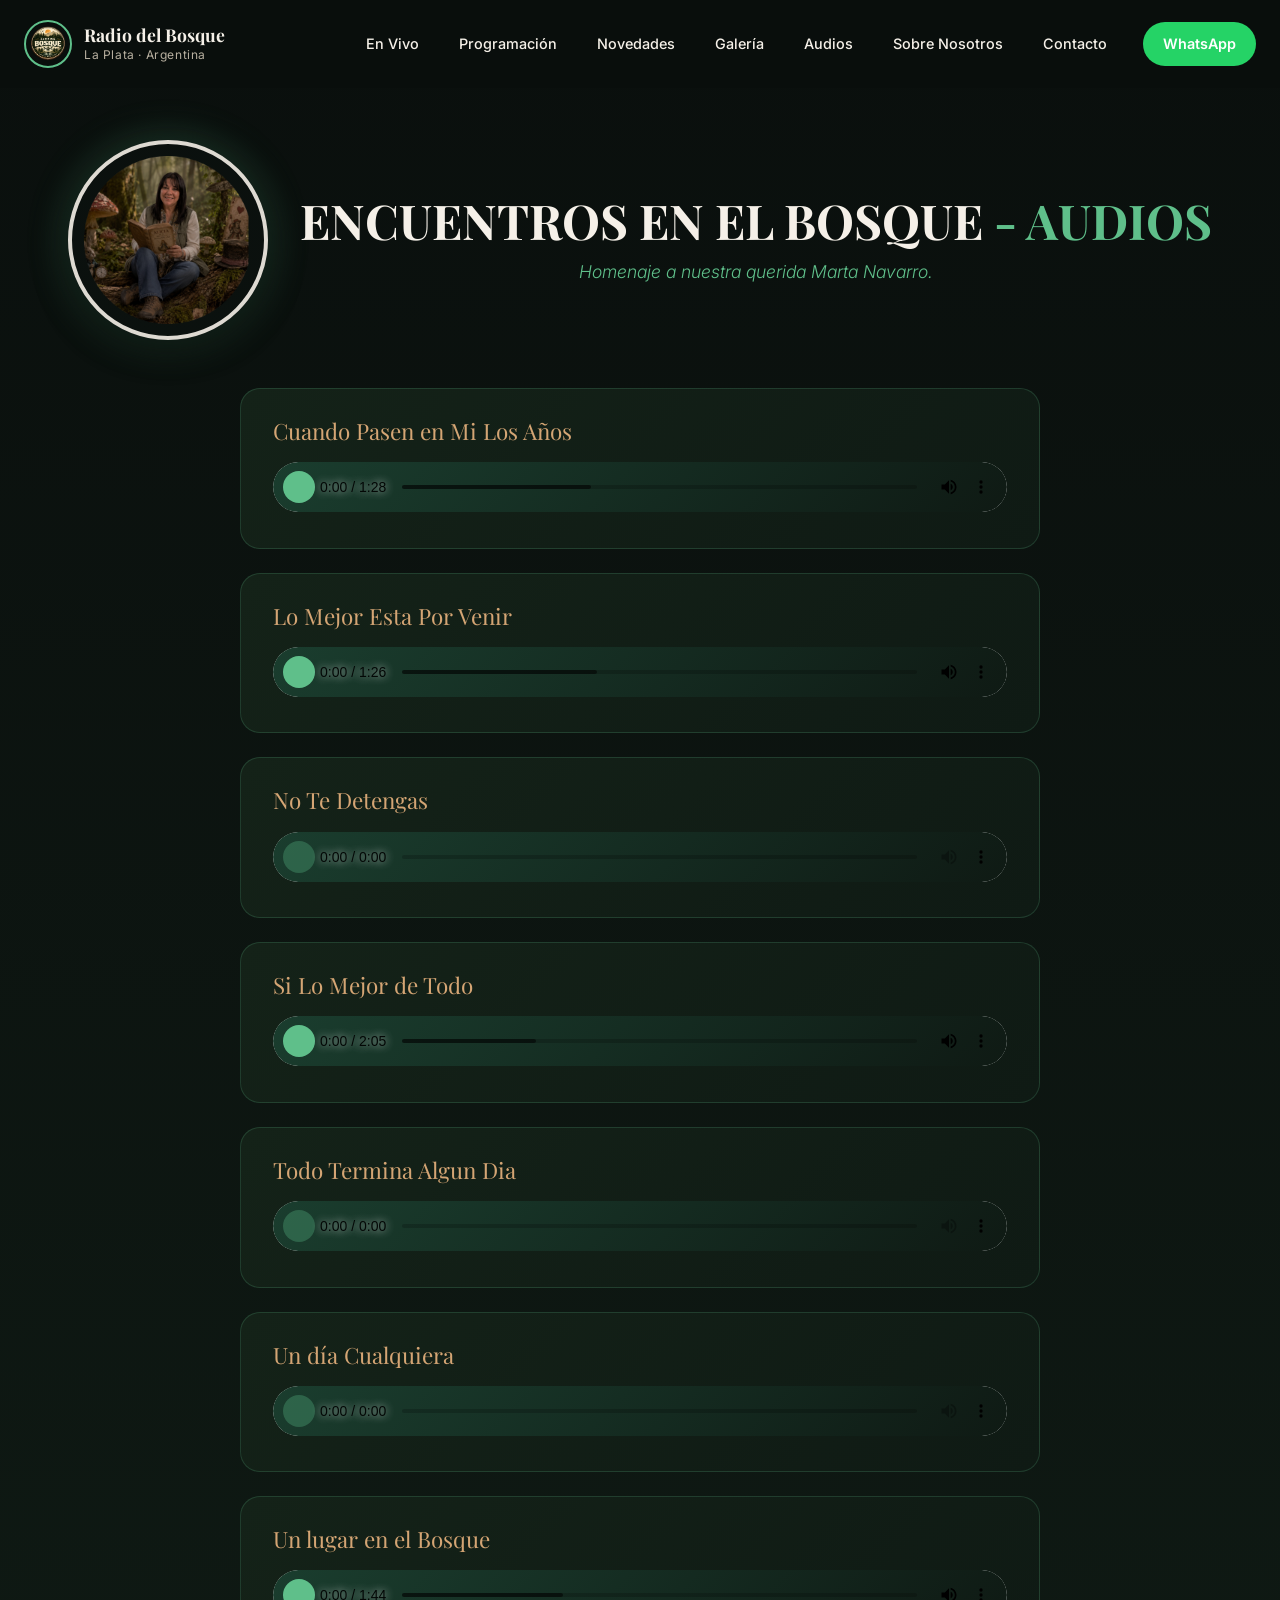
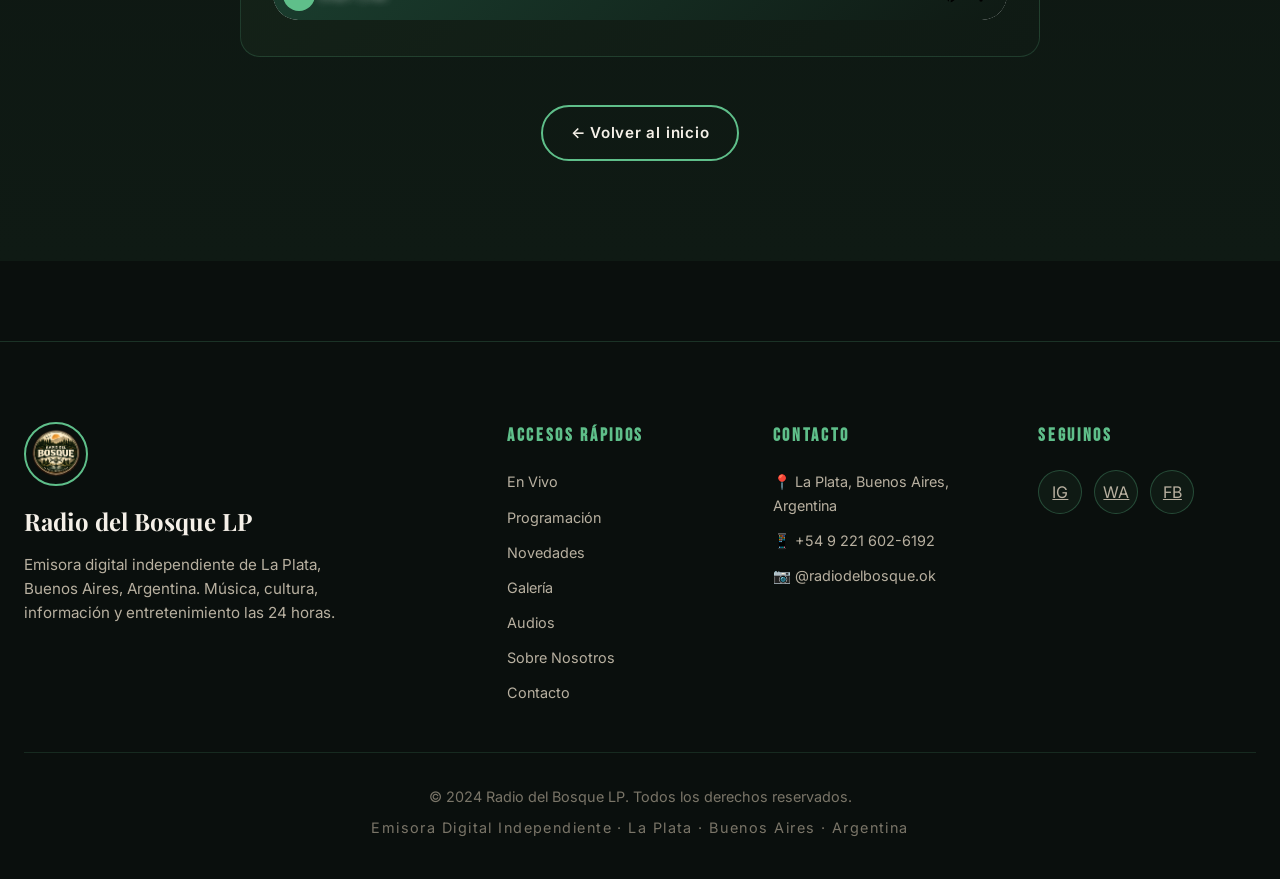
==== encuentros-en-el-bosque-audios.html @ 1219b63c "Add files via upload actualizo galerias nuevas" ====
<!DOCTYPE html>
<html lang="es-AR">
<head>
<meta charset="UTF-8" />
<meta name="viewport" content="width=device-width, initial-scale=1.0" />
<meta name="theme-color" content="#0a1f14" />
<meta name="description" content="Encuentros en el Bosque - Audios - Homenaje a Marta Navarro - Radio del Bosque LP" />
<title>Encuentros en el Bosque - Audios — Radio del Bosque LP</title>
<link rel="preconnect" href="https://fonts.googleapis.com" />
<link rel="preconnect" href="https://fonts.gstatic.com" crossorigin />
<link href="https://fonts.googleapis.com/css2?family=Playfair+Display:wght@700;900&family=Inter:wght@300;400;500;600;700&family=Bebas+Neue&display=swap" rel="stylesheet" />
<style>
:root {
--bg-primary: #0a0f0d;
--bg-secondary: #0f1a14;
--bg-tertiary: #142218;
--green-dark: #1a3d2e;
--green-mid: #2d5a3f;
--green-light: #4a8b6a;
--green-accent: #5fbf8a;
--gold: #d4a574;
--gold-light: #e8c49a;
--orange: #c97b3a;
--orange-light: #e89850;
--text-primary: #f5f0e8;
--text-secondary: #b8b0a0;
--text-muted: #7a7568;
--red-live: #e63946;
--font-display: 'Playfair Display', serif;
--font-body: 'Inter', sans-serif;
--font-title: 'Bebas Neue', sans-serif;
--shadow-md: 0 4px 16px rgba(0, 0, 0, 0.4);
--shadow-lg: 0 8px 32px rgba(0, 0, 0, 0.5);
--shadow-glow: 0 0 20px rgba(95, 191, 138, 0.3);
--radius-sm: 8px;
--radius-md: 12px;
--radius-lg: 20px;
--radius-full: 9999px;
--transition-fast: 0.2s ease;
--transition-normal: 0.3s ease;
--transition-slow: 0.5s ease;
}
* { margin: 0; padding: 0; box-sizing: border-box; }
html { scroll-behavior: smooth; font-size: 16px; }
body {
font-family: var(--font-body);
background: var(--bg-primary);
color: var(--text-primary);
line-height: 1.6;
overflow-x: hidden;
-webkit-font-smoothing: antialiased;
}
.container { width: 100%; max-width: 1280px; margin: 0 auto; padding: 0 24px; }
.section-title {
font-family: var(--font-title);
font-size: clamp(2rem, 5vw, 3.5rem);
color: var(--text-primary);
text-align: center;
letter-spacing: 0.15em;
margin-bottom: 16px;
text-transform: uppercase;
}
.divider {
width: 80px; height: 3px;
background: linear-gradient(90deg, var(--green-accent), var(--gold));
margin: 0 auto 32px;
border-radius: var(--radius-full);
}
.text-accent { color: var(--green-accent); }
.btn {
display: inline-flex; align-items: center; gap: 10px;
padding: 14px 28px; border: none; border-radius: var(--radius-full);
font-family: var(--font-body); font-size: 0.95rem; font-weight: 600;
cursor: pointer; transition: all var(--transition-normal);
text-decoration: none; letter-spacing: 0.05em;
}
.btn-secondary {
background: transparent; color: var(--text-primary);
border: 2px solid var(--green-accent);
}
.btn-secondary:hover { background: var(--green-accent); color: var(--bg-primary); }
.header {
position: fixed; top: 0; left: 0; right: 0; z-index: 1000;
padding: 20px 0; transition: all var(--transition-normal);
background: rgba(10, 15, 13, 0.95);
backdrop-filter: blur(20px);
}
.header__container { display: flex; align-items: center; justify-content: space-between; }
.header__brand {
display: flex; align-items: center; gap: 12px;
text-decoration: none; color: var(--text-primary);
}
.header__logo {
width: 48px; height: 48px; border-radius: 50%;
border: 2px solid var(--green-accent);
transition: transform var(--transition-normal);
}
.header__brand:hover .header__logo { transform: rotate(360deg); }
.header__brand-text { display: flex; flex-direction: column; }
.header__name { font-family: var(--font-display); font-size: 1.1rem; font-weight: 700; line-height: 1.2; }
.header__location { font-size: 0.75rem; color: var(--text-secondary); letter-spacing: 0.05em; }
.header__nav { display: flex; align-items: center; gap: 8px; }
.header__link {
color: var(--text-primary); text-decoration: none;
font-size: 0.9rem; font-weight: 500;
padding: 8px 16px; border-radius: var(--radius-full);
transition: all var(--transition-fast);
}
.header__link:hover { background: rgba(95, 191, 138, 0.15); color: var(--green-accent); }
.header__whatsapp {
display: inline-flex; align-items: center; gap: 8px;
background: #25d366; color: white; padding: 10px 20px;
border-radius: var(--radius-full); text-decoration: none;
font-weight: 600; font-size: 0.9rem; margin-left: 12px;
transition: all var(--transition-normal);
}
.header__whatsapp:hover { background: #128c7e; transform: translateY(-2px); }
.header__toggle {
display: none; flex-direction: column; gap: 5px;
background: none; border: none; cursor: pointer; padding: 8px;
}
.header__toggle span { width: 24px; height: 2px; background: var(--text-primary); transition: all var(--transition-normal); }

/* AUDIO PAGE STYLES */
.audio-page {
padding: 140px 0 100px;
min-height: 100vh;
background: linear-gradient(180deg, var(--bg-primary) 0%, var(--bg-secondary) 100%);
}
.audio-page__header {
display: flex;
align-items: center;
gap: 32px;
margin-bottom: 48px;
flex-wrap: wrap;
justify-content: center;
}
.audio-page__profile {
width: 200px;
height: 200px;
border-radius: 50%;
border: 4px solid rgba(245, 240, 232, 0.9);
box-shadow: 0 8px 32px rgba(0, 0, 0, 0.5), 0 0 40px rgba(95, 191, 138, 0.3);
object-fit: cover;
flex-shrink: 0;
}
.audio-page__title-section {
text-align: center;
}
.audio-page__title {
font-family: var(--font-display);
font-size: clamp(2rem, 5vw, 3rem);
color: var(--text-primary);
margin-bottom: 12px;
line-height: 1.1;
}
.audio-page__subtitle {
font-size: 1.1rem;
color: var(--green-accent);
font-style: italic;
font-weight: 300;
}
.audio-list {
max-width: 800px;
margin: 0 auto;
display: flex;
flex-direction: column;
gap: 24px;
}
.audio-item {
background: linear-gradient(135deg, var(--bg-tertiary), var(--bg-secondary));
border: 1px solid rgba(95, 191, 138, 0.2);
border-radius: var(--radius-lg);
padding: 28px 32px;
transition: all var(--transition-normal);
}
.audio-item:hover {
border-color: var(--green-accent);
box-shadow: var(--shadow-md), var(--shadow-glow);
transform: translateY(-2px);
}
.audio-item__title {
font-family: var(--font-display);
font-size: 1.4rem;
color: var(--gold);
margin-bottom: 16px;
line-height: 1.3;
}
.audio-item__player {
width: 100%;
}
.audio-item__player audio {
width: 100%;
height: 50px;
border-radius: var(--radius-full);
}
.audio-item__player audio::-webkit-media-controls-panel {
background: linear-gradient(135deg, var(--green-dark), var(--bg-secondary));
}
.audio-item__player audio::-webkit-media-controls-play-button {
background: var(--green-accent);
border-radius: 50%;
}
.back-to-home {
text-align: center;
margin-top: 48px;
}
.footer { background: var(--bg-primary); border-top: 1px solid rgba(95, 191, 138, 0.2); padding: 80px 0 32px; margin-top: 80px; }
.footer-grid { display: grid; grid-template-columns: 2fr 1fr 1fr 1fr; gap: 48px; margin-bottom: 48px; }
.footer-brand { display: flex; flex-direction: column; align-items: flex-start; }
.footer__logo { width: 64px; height: 64px; border-radius: 50%; border: 2px solid var(--green-accent); margin-bottom: 16px; }
.footer__name { font-family: var(--font-display); font-size: 1.5rem; color: var(--text-primary); margin-bottom: 12px; }
.footer__desc { font-size: 0.95rem; color: var(--text-secondary); line-height: 1.6; max-width: 320px; }
.footer__title { font-family: var(--font-title); font-size: 1.1rem; color: var(--green-accent); letter-spacing: 0.15em; margin-bottom: 20px; }
.footer__list { list-style: none; display: flex; flex-direction: column; gap: 12px; }
.footer__list li, .footer__list a { font-size: 0.9rem; color: var(--text-secondary); text-decoration: none; transition: color var(--transition-fast); }
.footer__list a:hover { color: var(--green-accent); }
.footer__social-links { display: flex; gap: 12px; }
.footer__social-links a {
width: 44px; height: 44px; border-radius: 50%;
background: var(--bg-secondary); border: 1px solid rgba(95, 191, 138, 0.3);
display: flex; align-items: center; justify-content: center;
color: var(--text-secondary); transition: all var(--transition-fast);
}
.footer__social-links a:hover { background: var(--green-accent); color: var(--bg-primary); border-color: var(--green-accent); transform: translateY(-2px); }
.footer-bottom { padding-top: 32px; border-top: 1px solid rgba(95, 191, 138, 0.15); text-align: center; }
.footer-bottom p { font-size: 0.9rem; color: var(--text-muted); margin-bottom: 8px; }
.footer-bottom__sub { font-size: 0.8rem; letter-spacing: 0.1em; }
@keyframes fadeInUp { from { opacity: 0; transform: translateY(30px); } to { opacity: 1; transform: translateY(0); } }
@media (max-width: 968px) {
.header__nav {
position: fixed; top: 0; right: -100%; width: 80%; max-width: 320px;
height: 100vh; background: var(--bg-secondary);
flex-direction: column; padding: 80px 24px 24px;
transition: right var(--transition-normal);
box-shadow: var(--shadow-lg); align-items: stretch;
}
.header__nav--open { right: 0; }
.header__link { padding: 16px; font-size: 1.1rem; }
.header__whatsapp { margin-left: 0; margin-top: 16px; justify-content: center; }
.header__toggle { display: flex; }
.footer-grid { grid-template-columns: 1fr 1fr; gap: 32px; }
}
@media (max-width: 768px) {
.container { padding: 0 16px; }
.audio-page { padding: 120px 0 60px; }
.audio-page__header { flex-direction: column; text-align: center; }
.audio-page__profile { width: 160px; height: 160px; }
.audio-item { padding: 20px 24px; }
.audio-item__title { font-size: 1.2rem; }
.footer-grid { grid-template-columns: 1fr; gap: 32px; }
.footer-brand { align-items: center; text-align: center; }
.footer__desc { max-width: 100%; }
}
</style>
</head>
<body>
<header class="header" id="header">
<div class="header__container container">
<a href="index.html" class="header__brand">
<img src="images/logo_radio.png" alt="Radio del Bosque LP" class="header__logo" width="48" height="48" />
<div class="header__brand-text">
<span class="header__name">Radio del Bosque</span>
<span class="header__location">La Plata · Argentina</span>
</div>
</a>
<nav class="header__nav" id="nav">
<a href="index.html#player" class="header__link">En Vivo</a>
<a href="index.html#programacion" class="header__link">Programación</a>
<a href="index.html#novedades" class="header__link">Novedades</a>
<a href="index.html#galeria" class="header__link">Galería</a>
<a href="encuentros-en-el-bosque-audios.html" class="header__link">Audios</a>
<a href="index.html#nosotros" class="header__link">Sobre Nosotros</a>
<a href="index.html#contacto" class="header__link">Contacto</a>
<a href="https://wa.me/5492216026192" target="_blank" rel="noopener noreferrer" class="header__whatsapp">WhatsApp</a>
</nav>
<button class="header__toggle" id="menuToggle" aria-label="Menú">
<span></span><span></span><span></span>
</button>
</div>
</header>

<main class="audio-page">
<div class="container">
<div class="audio-page__header">
<img src="images/marta_perfil.png" alt="Marta Navarro" class="audio-page__profile" />
<div class="audio-page__title-section">
<h1 class="audio-page__title">ENCUENTROS EN EL BOSQUE <span class="text-accent">- AUDIOS</span></h1>
<p class="audio-page__subtitle">Homenaje a nuestra querida Marta Navarro.</p>
</div>
</div>

<div class="audio-list">

<div class="audio-item">
<div class="audio-item__title">Cuando Pasen en Mi Los Años</div>
<div class="audio-item__player">
<audio controls preload="metadata">
<source src="audio/audio1.mp3" type="audio/mpeg">
Tu navegador no soporta el reproductor de audio.
</audio>
</div>
</div>

<div class="audio-item">
<div class="audio-item__title">Lo Mejor Esta Por Venir</div>
<div class="audio-item__player">
<audio controls preload="metadata">
<source src="audio/audio2.mp3" type="audio/mpeg">
Tu navegador no soporta el reproductor de audio.
</audio>
</div>
</div>

<div class="audio-item">
<div class="audio-item__title">No Te Detengas</div>
<div class="audio-item__player">
<audio controls preload="metadata">
<source src="audio/audio3.mp3" type="audio/mpeg">
Tu navegador no soporta el reproductor de audio.
</audio>
</div>
</div>

<div class="audio-item">
<div class="audio-item__title">Si Lo Mejor de Todo</div>
<div class="audio-item__player">
<audio controls preload="metadata">
<source src="audio/audio4.mp3" type="audio/mpeg">
Tu navegador no soporta el reproductor de audio.
</audio>
</div>
</div>

<div class="audio-item">
<div class="audio-item__title">Todo Termina Algun Dia</div>
<div class="audio-item__player">
<audio controls preload="metadata">
<source src="audio/audio5.mp3" type="audio/mpeg">
Tu navegador no soporta el reproductor de audio.
</audio>
</div>
</div>

<div class="audio-item">
<div class="audio-item__title">Un día Cualquiera</div>
<div class="audio-item__player">
<audio controls preload="metadata">
<source src="audio/audio6.mp3" type="audio/mpeg">
Tu navegador no soporta el reproductor de audio.
</audio>
</div>
</div>

<div class="audio-item">
<div class="audio-item__title">Un lugar en el Bosque</div>
<div class="audio-item__player">
<audio controls preload="metadata">
<source src="audio/audio7.mp3" type="audio/mpeg">
Tu navegador no soporta el reproductor de audio.
</audio>
</div>
</div>

</div>

<div class="back-to-home">
<a href="index.html" class="btn btn-secondary">← Volver al inicio</a>
</div>
</div>
</main>

<footer class="footer">
<div class="container">
<div class="footer-grid">
<div class="footer-brand">
<img src="images/logo_radio.png" alt="Radio del Bosque LP" class="footer__logo" width="64" height="64" loading="lazy" />
<h3 class="footer__name">Radio del Bosque LP</h3>
<p class="footer__desc">Emisora digital independiente de La Plata, Buenos Aires, Argentina. Música, cultura, información y entretenimiento las 24 horas.</p>
</div>
<div class="footer-links">
<h4 class="footer__title">Accesos Rápidos</h4>
<ul class="footer__list">
<li><a href="index.html#player">En Vivo</a></li>
<li><a href="index.html#programacion">Programación</a></li>
<li><a href="index.html#novedades">Novedades</a></li>
<li><a href="index.html#galeria">Galería</a></li>
<li><a href="encuentros-en-el-bosque-audios.html">Audios</a></li>
<li><a href="index.html#nosotros">Sobre Nosotros</a></li>
<li><a href="index.html#contacto">Contacto</a></li>
</ul>
</div>
<div class="footer-contact">
<h4 class="footer__title">Contacto</h4>
<ul class="footer__list">
<li>📍 La Plata, Buenos Aires, Argentina</li>
<li>📱 +54 9 221 602-6192</li>
<li>📷 @radiodelbosque.ok</li>
</ul>
</div>
<div class="footer-social">
<h4 class="footer__title">Seguinos</h4>
<div class="footer__social-links">
<a href="https://instagram.com/radiodelbosque.ok" target="_blank" rel="noopener noreferrer" aria-label="Instagram">IG</a>
<a href="https://wa.me/5492216026192" target="_blank" rel="noopener noreferrer" aria-label="WhatsApp">WA</a>
<a href="https://facebook.com/radiodelbosque.ok" target="_blank" rel="noopener noreferrer" aria-label="Facebook">FB</a>
</div>
</div>
</div>
<div class="footer-bottom">
<p>© 2024 Radio del Bosque LP. Todos los derechos reservados.</p>
<p class="footer-bottom__sub">Emisora Digital Independiente · La Plata · Buenos Aires · Argentina</p>
</div>
</div>
</footer>

<script>
const header = document.getElementById('header');
window.addEventListener('scroll', () => {
header.classList.toggle('header--scrolled', window.scrollY > 50);
});
const menuToggle = document.getElementById('menuToggle');
const nav = document.getElementById('nav');
menuToggle.addEventListener('click', () => {
nav.classList.toggle('header__nav--open');
});
document.querySelectorAll('.header__link').forEach(link => {
link.addEventListener('click', () => nav.classList.remove('header__nav--open'));
});
</script>
</body>
</html>
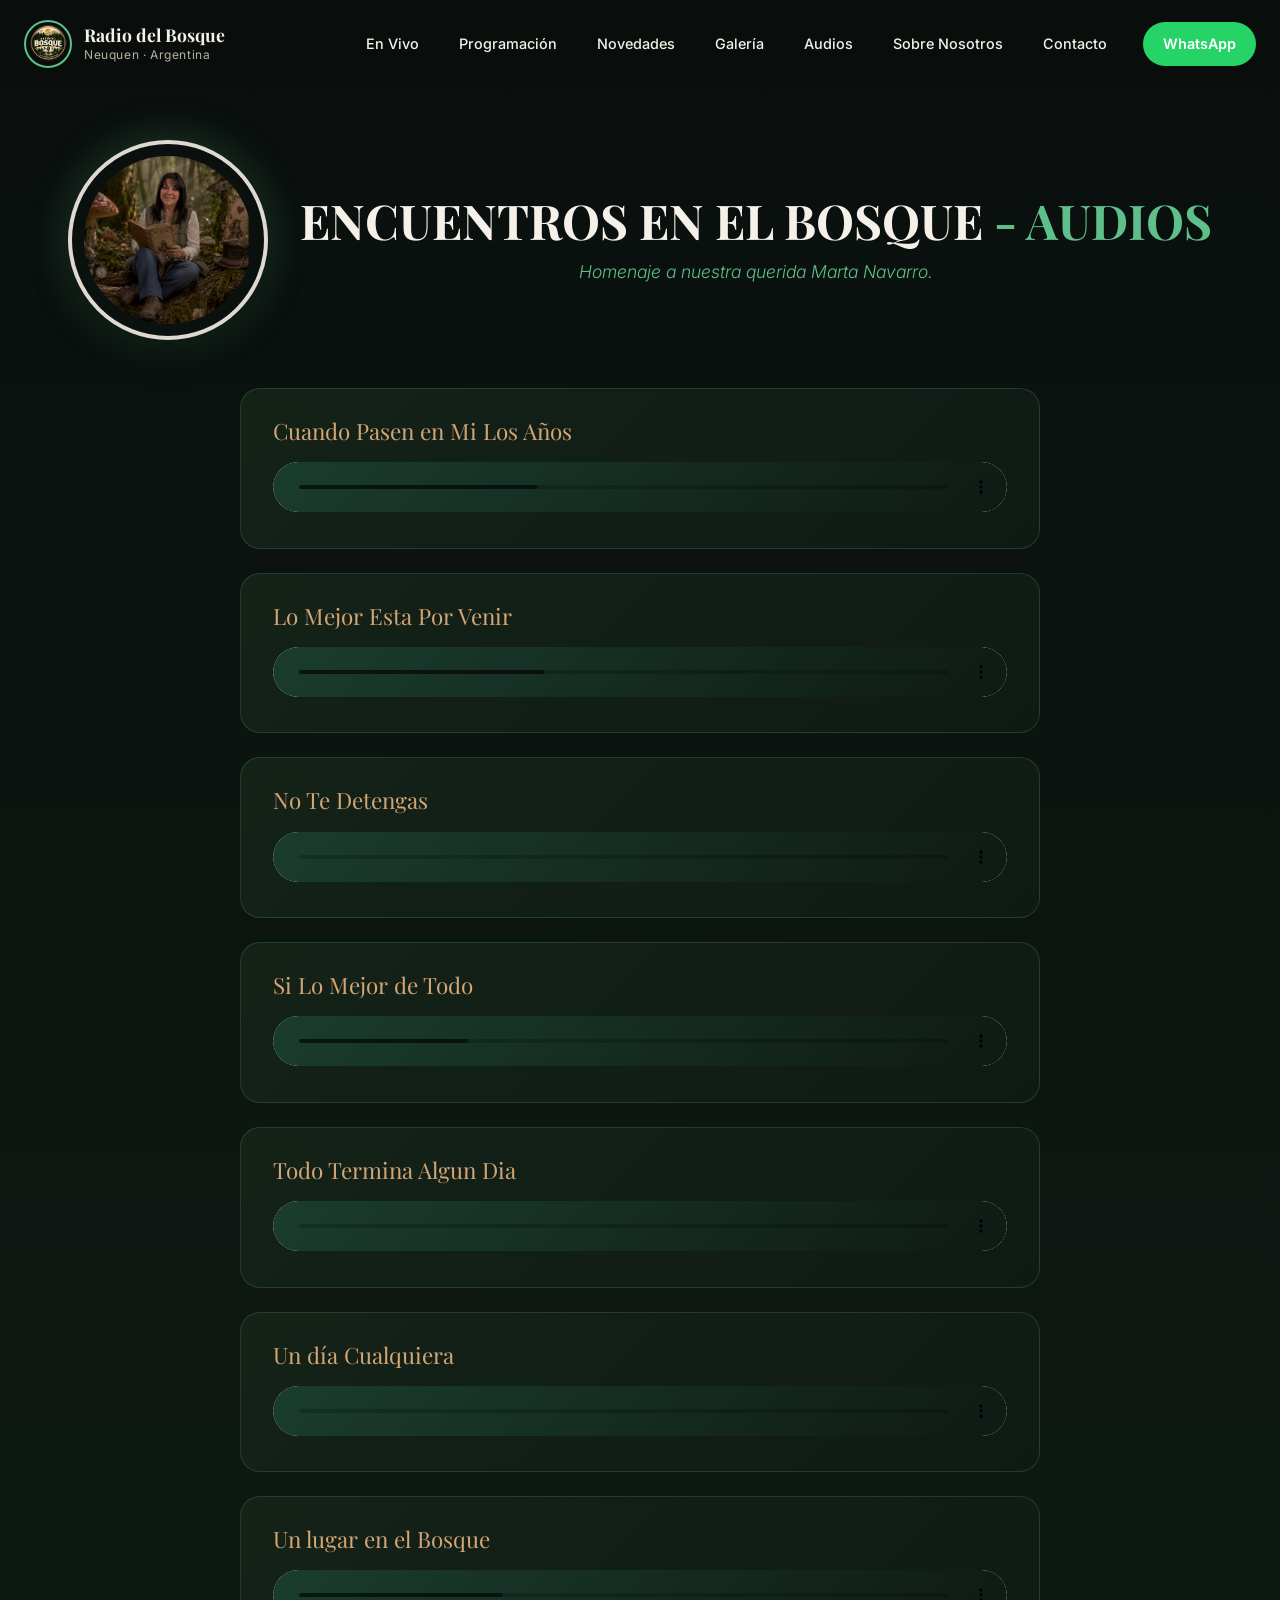
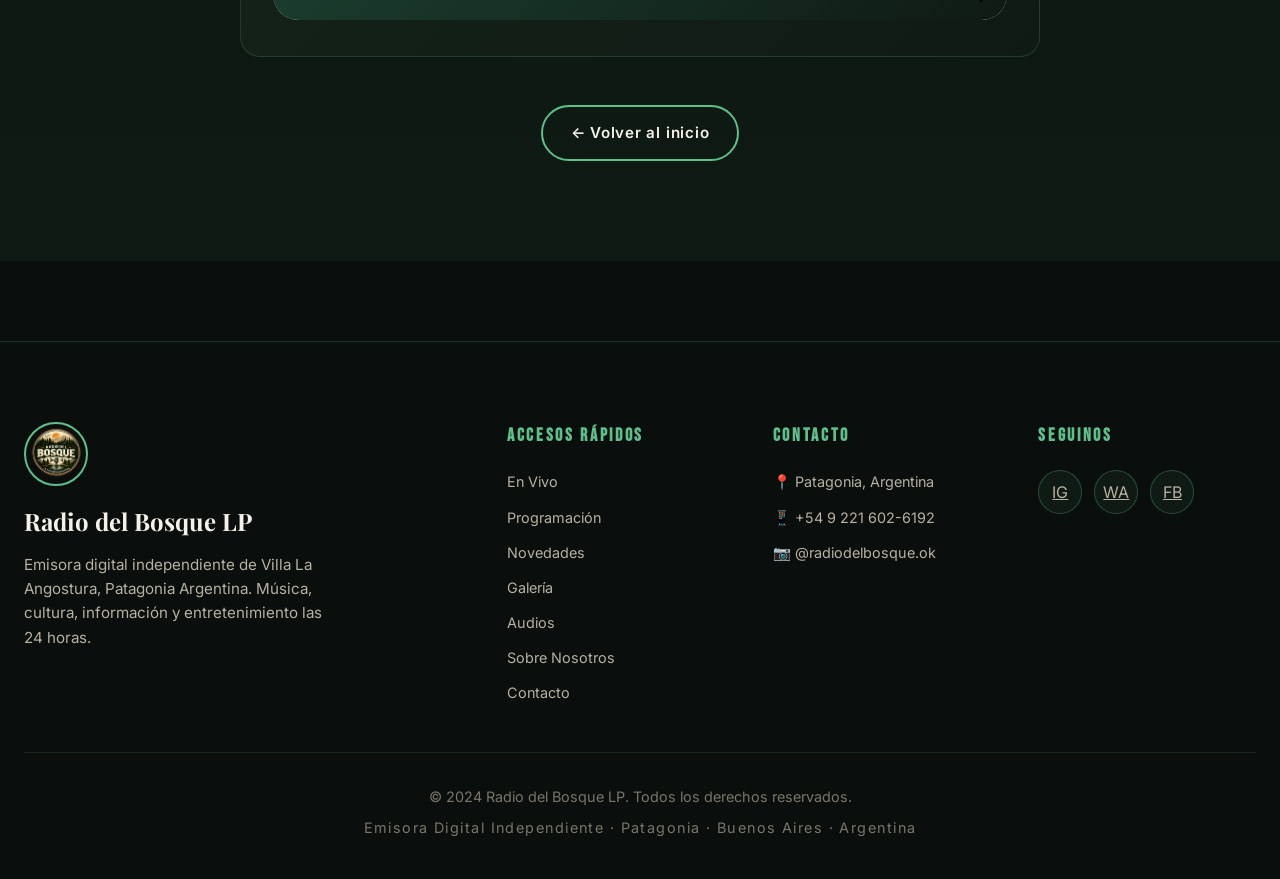
==== commit 134eede7: "Add files via upload" ====
--- a/encuentros-en-el-bosque-audios.html
+++ b/encuentros-en-el-bosque-audios.html
@@ -4,8 +4,8 @@
 <meta charset="UTF-8" />
 <meta name="viewport" content="width=device-width, initial-scale=1.0" />
 <meta name="theme-color" content="#0a1f14" />
-<meta name="description" content="Encuentros en el Bosque - Audios - Homenaje a Marta Navarro - Radio del Bosque LP" />
-<title>Encuentros en el Bosque - Audios — Radio del Bosque LP</title>
+<meta name="description" content="Encuentros en el Bosque - Audios - Homenaje a Marta Navarro - Radio del Bosque" />
+<title>Encuentros en el Bosque - Audios — Radio del Bosque</title>
 <link rel="preconnect" href="https://fonts.googleapis.com" />
 <link rel="preconnect" href="https://fonts.gstatic.com" crossorigin />
 <link href="https://fonts.googleapis.com/css2?family=Playfair+Display:wght@700;900&family=Inter:wght@300;400;500;600;700&family=Bebas+Neue&display=swap" rel="stylesheet" />
@@ -258,10 +258,10 @@
 <header class="header" id="header">
 <div class="header__container container">
 <a href="index.html" class="header__brand">
-<img src="images/logo_radio.png" alt="Radio del Bosque LP" class="header__logo" width="48" height="48" />
+<img src="images/logo_radio.png" alt="Radio del Bosque " class="header__logo" width="48" height="48" />
 <div class="header__brand-text">
 <span class="header__name">Radio del Bosque</span>
-<span class="header__location">La Plata · Argentina</span>
+<span class="header__location">Neuquen · Argentina</span>
 </div>
 </a>
 <nav class="header__nav" id="nav">
@@ -376,7 +376,7 @@
 <div class="footer-brand">
 <img src="images/logo_radio.png" alt="Radio del Bosque LP" class="footer__logo" width="64" height="64" loading="lazy" />
 <h3 class="footer__name">Radio del Bosque LP</h3>
-<p class="footer__desc">Emisora digital independiente de La Plata, Buenos Aires, Argentina. Música, cultura, información y entretenimiento las 24 horas.</p>
+<p class="footer__desc">Emisora digital independiente de Villa La Angostura, Patagonia Argentina. Música, cultura, información y entretenimiento las 24 horas.</p>
 </div>
 <div class="footer-links">
 <h4 class="footer__title">Accesos Rápidos</h4>
@@ -393,7 +393,7 @@
 <div class="footer-contact">
 <h4 class="footer__title">Contacto</h4>
 <ul class="footer__list">
-<li>📍 La Plata, Buenos Aires, Argentina</li>
+<li>📍 Patagonia, Argentina</li>
 <li>📱 +54 9 221 602-6192</li>
 <li>📷 @radiodelbosque.ok</li>
 </ul>
@@ -409,7 +409,7 @@
 </div>
 <div class="footer-bottom">
 <p>© 2024 Radio del Bosque LP. Todos los derechos reservados.</p>
-<p class="footer-bottom__sub">Emisora Digital Independiente · La Plata · Buenos Aires · Argentina</p>
+<p class="footer-bottom__sub">Emisora Digital Independiente · Patagonia · Buenos Aires · Argentina</p>
 </div>
 </div>
 </footer>
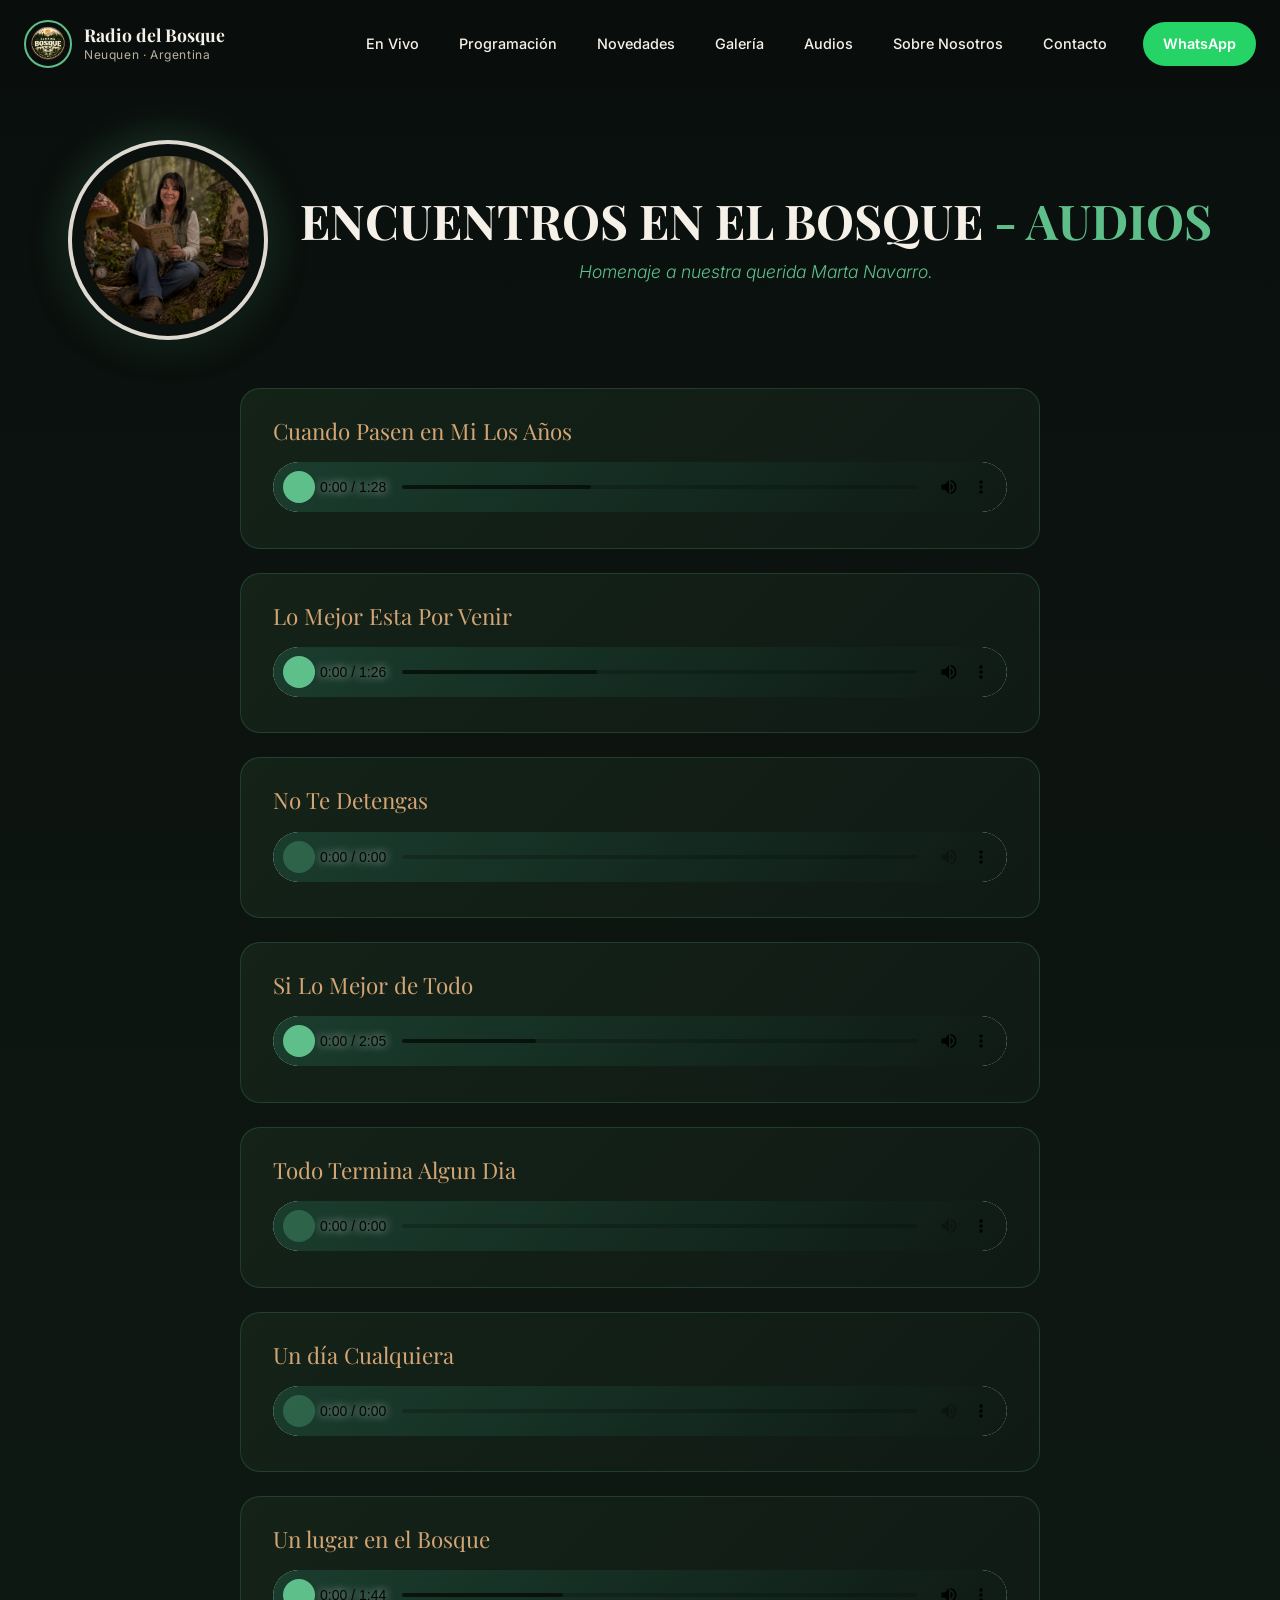
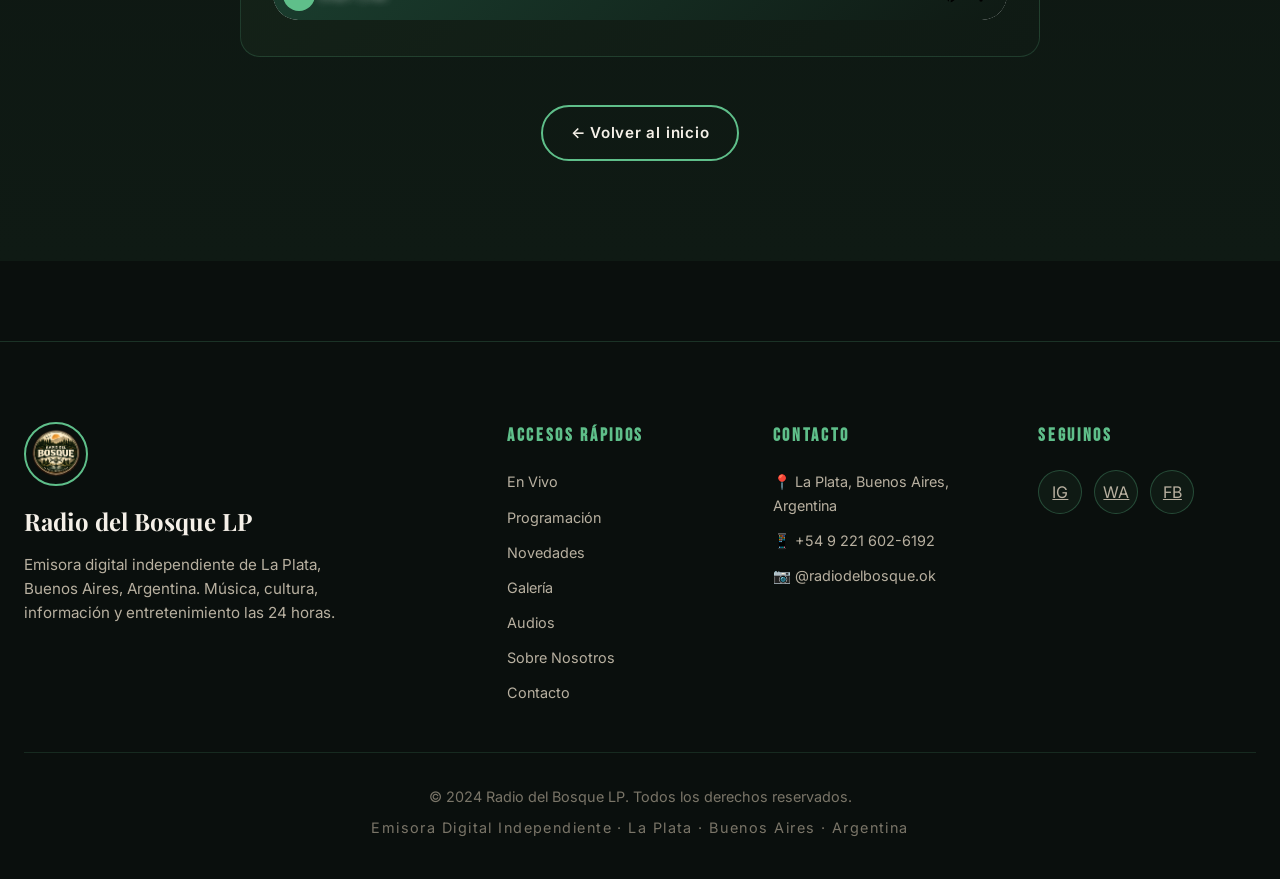
==== commit da20a5d0: "Add files via upload" ====
--- a/encuentros-en-el-bosque-audios.html
+++ b/encuentros-en-el-bosque-audios.html
@@ -376,7 +376,7 @@
 <div class="footer-brand">
 <img src="images/logo_radio.png" alt="Radio del Bosque LP" class="footer__logo" width="64" height="64" loading="lazy" />
 <h3 class="footer__name">Radio del Bosque LP</h3>
-<p class="footer__desc">Emisora digital independiente de Villa La Angostura, Patagonia Argentina. Música, cultura, información y entretenimiento las 24 horas.</p>
+<p class="footer__desc">Emisora digital independiente de La Plata, Buenos Aires, Argentina. Música, cultura, información y entretenimiento las 24 horas.</p>
 </div>
 <div class="footer-links">
 <h4 class="footer__title">Accesos Rápidos</h4>
@@ -393,7 +393,7 @@
 <div class="footer-contact">
 <h4 class="footer__title">Contacto</h4>
 <ul class="footer__list">
-<li>📍 Patagonia, Argentina</li>
+<li>📍 La Plata, Buenos Aires, Argentina</li>
 <li>📱 +54 9 221 602-6192</li>
 <li>📷 @radiodelbosque.ok</li>
 </ul>
@@ -409,7 +409,7 @@
 </div>
 <div class="footer-bottom">
 <p>© 2024 Radio del Bosque LP. Todos los derechos reservados.</p>
-<p class="footer-bottom__sub">Emisora Digital Independiente · Patagonia · Buenos Aires · Argentina</p>
+<p class="footer-bottom__sub">Emisora Digital Independiente · La Plata · Buenos Aires · Argentina</p>
 </div>
 </div>
 </footer>
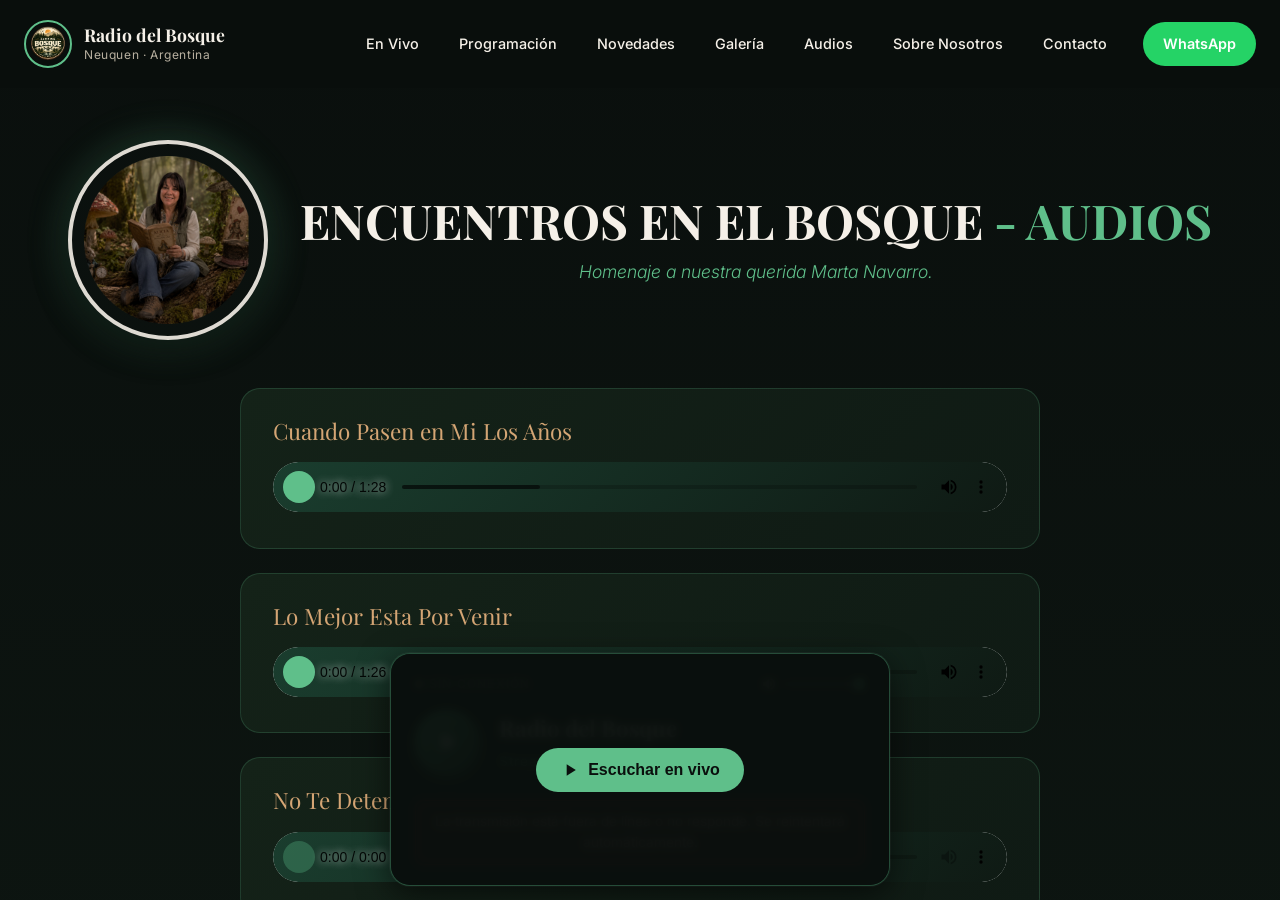
==== commit 6995ee64: "Mantener radio activa al navegar y reconectar el stream" ====
--- a/encuentros-en-el-bosque-audios.html
+++ b/encuentros-en-el-bosque-audios.html
@@ -428,5 +428,6 @@
 link.addEventListener('click', () => nav.classList.remove('header__nav--open'));
 });
 </script>
+<script src="js/radio-persistente.js"></script>
 </body>
 </html>
